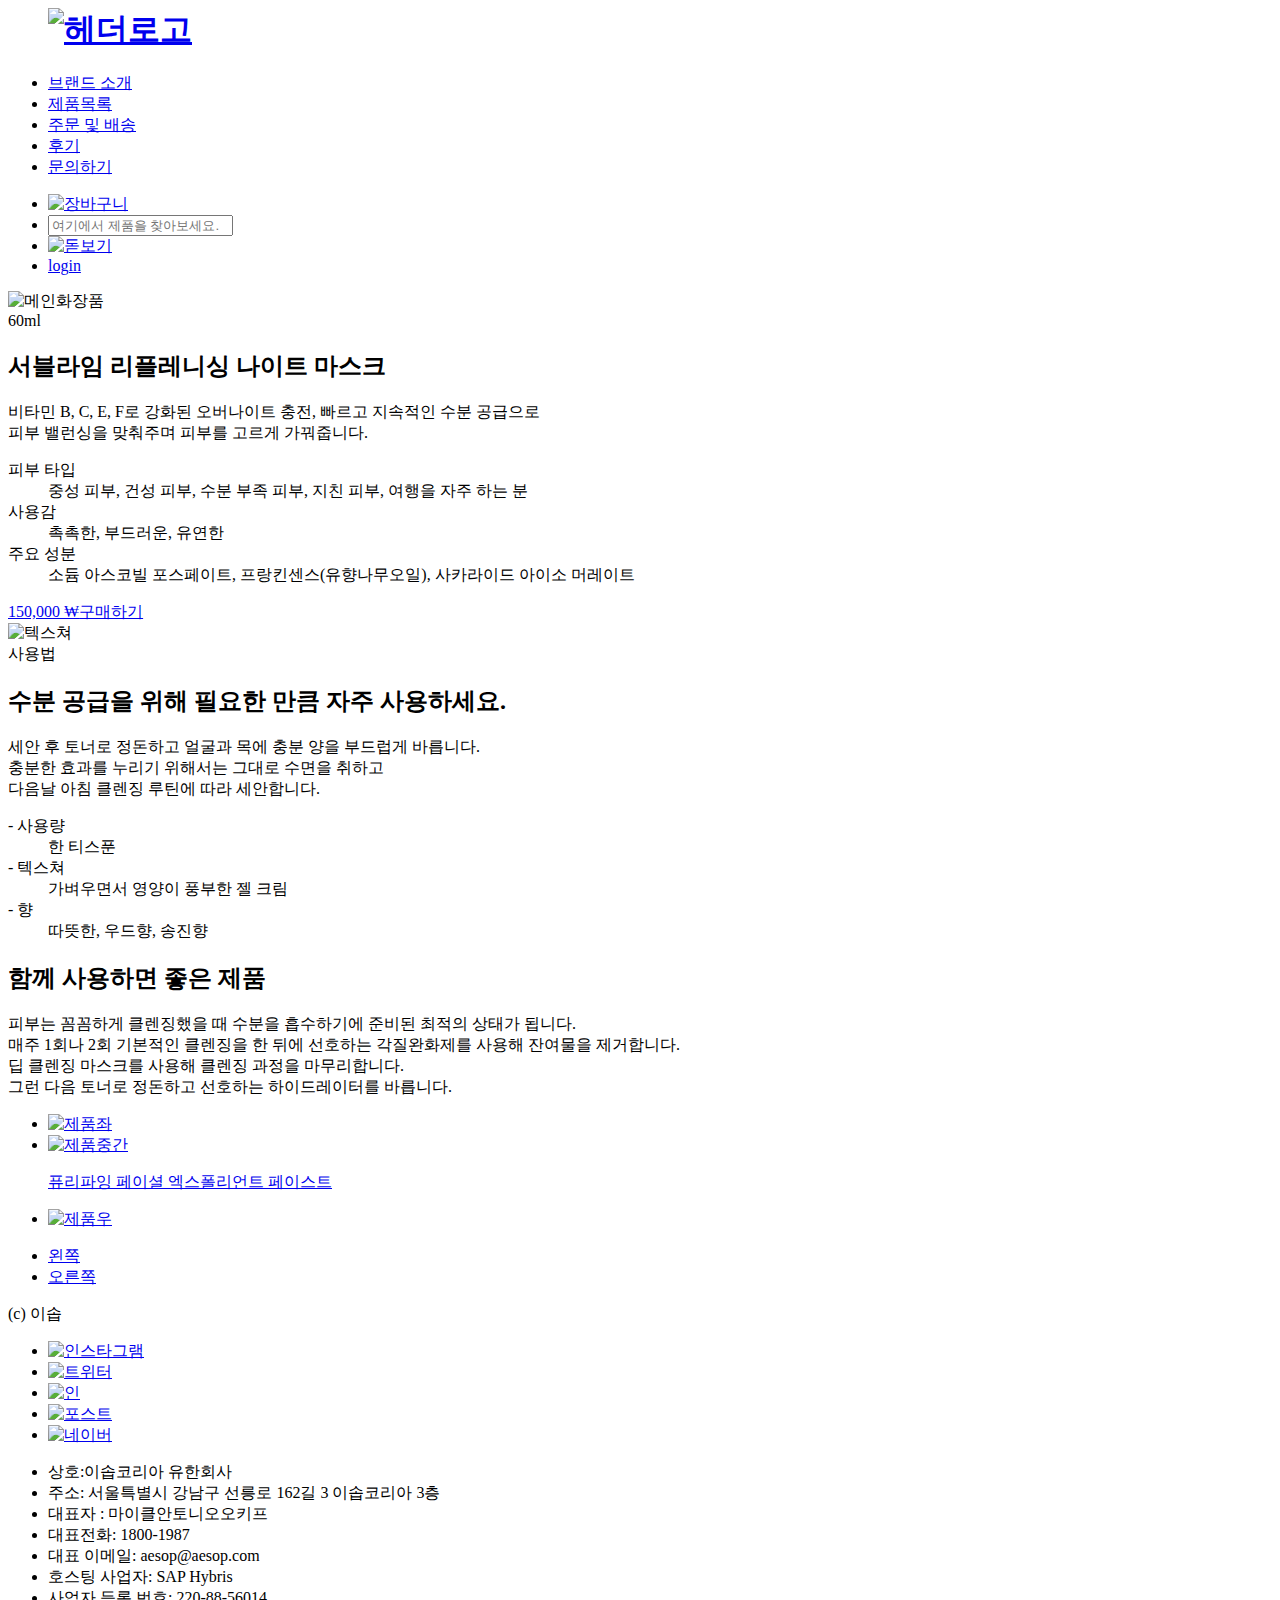
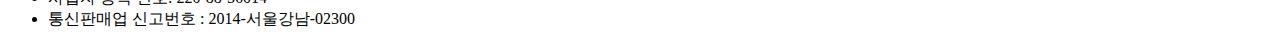
==== sub/buy.html @ 2ca1d799 "Add files via upload" ====
<! doctype html>
<html lang="ko">
    <head>
        <meta charset="utf-8">
        <title>이솝-제품소개</title>
        <link rel="stylesheet" type="text/css" href="/aesop/css/default.css">
        <link rel="stylesheet" type="text/css" href="/aesop/css/sub/subInclude.css">
        <link rel="stylesheet" type="text/css" href="/aesop/css/sub/buy.css">
        <link rel="stylesheet" type="text/css" href="/aesop/font/fonts.css">
    </head>
    <!--전체-->
    <body id="wrap">
        <!--헤더-->
        <header id="header">
            <!--gnb-->
            <nav>
                <ul class="gnb inner cf">
                    <h1><a href="/aesop/index.html"><img src="/aesop/images/main/headerLogo.png" alt="헤더로고"></a></h1>
                    <li><a href="/aesop/sub/intro.html">브랜드 소개</a></li>
                    <li><a href="#">제품목록</a></li>
                    <li><a href="#">주문 및 배송</a></li>
                    <li><a href="#">후기</a></li>
                    <li><a href="#">문의하기</a></li>
                </ul>
            </nav>
            <!--gnb-->
            <!--utill-->
            <div class="utill inner cf">
                <ul>
                    <li><a href="#"><img src="/aesop/images/main/mainBag.png" alt="장바구니" class="bag"></a></li>
                    <li><input type="text" class="surchBox" placeholder="여기에서 제품을 찾아보세요."></li>
                    <li><a href="#" class="surch"><img src="/aesop/images/main/mainSurch.png" alt="돋보기" class="surch"></a></li>
                    <li><a href="#">login</a></li>
                </ul>
            </div>
            <!--utill-->
        </header>
        <!--헤더-->
        <!--컨테이너-->
        <div class="container">
            <!--컨텐츠1-->
            <div class="buyCon01">
                <div class="inner cf">
                    <img src="/aesop/images/sub/mainProduct.png" alt="메인화장품">
                    <!--제품설명-->
                    <div class="con01Text">
                        <span>60ml</span>
                        <h2>서블라임 리플레니싱 나이트 마스크</h2>
                        <p>비타민 B, C, E, F로 강화된 오버나이트 충전, 빠르고 지속적인 수분 공급으로<br>
                            피부 밸런싱을 맞춰주며 피부를 고르게 가꿔줍니다.</p>
                        <!--제품정보-->
                        <dl class="con01Info">
                            <dt>피부 타입</dt>
                            <dd>중성 피부, 건성 피부, 수분 부족 피부, 지친 피부, 여행을 자주 하는 분</dd>
                            <dt>사용감</dt>
                            <dd>촉촉한, 부드러운, 유연한</dd>
                            <dt>주요 성분</dt>
                            <dd>소듐 아스코빌 포스페이트, 프랑킨센스(유향나무오일), 사카라이드 아이소 머레이트</dd>
                        </dl>
                        <!--제품정보-->
                        <!--구매하기버튼-->
                        <div class="buyBtn">
                            <a href="#"> <span>150,000 &#8361;</span>구매하기</a>
                        </div>
                        <!--구매하기버튼-->
                    <!--제품설명-->
                    </div>
                </div>
            </div>
            <!--컨텐츠1-->
            <!--컨텐츠2-->
            <div class="buyCon02">
                <div class="inner cf">
                    <img src="/aesop/images/sub/con02Texcher.png" alt="텍스쳐">
                    <div class="con02Text">
                        <!--사용법-->
                        <span>사용법</span>
                        <h2>수분 공급을 위해 필요한 만큼 자주 사용하세요.</h2>
                        <p>세안 후 토너로 정돈하고 얼굴과 목에 충분 양을 부드럽게 바릅니다. <br>
                            충분한 효과를 누리기 위해서는 그대로 수면을 취하고 <br>
                            다음날 아침 클렌징 루틴에 따라 세안합니다.</p>
                        <dl class="con02Info">
                            <dt>- 사용량</dt>
                            <dd>한 티스푼</dd>
                            <dt>- 텍스쳐</dt>
                            <dd>가벼우면서 영양이 풍부한 젤 크림</dd>
                            <dt>- 향</dt>
                            <dd>따뜻한, 우드향, 송진향</dd>
                        </dl>
                        <!--사용법-->
                    </div>
                </div>
            </div>
            <!--컨텐츠2-->
            <!--컨텐츠3-->
            <div class="buyCon03">
                <div class="inner cf">
                    <!--함사좋 설명-->
                    <div class="con03Text">
                        <h2>함께 사용하면 좋은 제품</h2>
                        <p>피부는 꼼꼼하게 클렌징했을 때 수분을 흡수하기에 준비된 최적의 상태가 됩니다.<br>
                        매주 1회나 2회 기본적인 클렌징을 한 뒤에 선호하는 각질완화제를 사용해 잔여물을 제거합니다.<br>
                        딥 클렌징 마스크를 사용해 클렌징 과정을 마무리합니다.<br>
                        그런 다음 토너로 정돈하고 선호하는 하이드레이터를 바릅니다.</p>
                    </div>
                    <!--함사좋 설명-->
                    <!--화장품리스트-->
                    <ul class="con03Product">
                        <li><a href="#"><img src="/aesop/images/sub/con03productLeft.png" alt="제품좌"></a></li>
                        <li class="center"><a href="#"><img src="/aesop/images/sub/con03productCenter.png" alt="제품중간"><p>퓨리파잉 페이셜 엑스폴리언트 페이스트</p></a></li>
                        <li><a href="#"><img src="/aesop/images/sub/con03productRight.png" alt="제품우"></a></li>
                    </ul>
                        <!--화살표-->
                        <ul class="con03Arrow">
                            <li class="arrow arrowL"><a href="#">왼쪽</a></li>
                            <li class="arrow arrowR"><a href="#">오른쪽</a></li>
                        </ul>
                        <!--화살표-->
                    <!--화장품리스트-->
                </div>
            </div>
            <!--컨텐츠3-->
        </div>
        <!--컨테이너-->
        <!--푸터-->
        <footer id="footer">
                <!--푸터로고-->
                <div class="fLogo">
                    <p>(c) <span>이솝</span></p>
                </div>
                <!--푸터로고-->
                <!--sns-->
                <ul class="fSns">
                    <li><a href="#"><img src="/aesop/images/main/fInstarrgram.png" alt="인스타그램"></a></li>
                    <li><a href="#"><img src="/aesop/images/main/fTiwtter.png" alt="트위터"></a></li>
                    <li><a href="#"><img src="/aesop/images/main/fIn.png" alt="인"></a></li>
                    <li><a href="#"><img src="/aesop/images/main/fPost.png" alt="포스트"></a></li>
                    <li><a href="#"><img src="/aesop/images/main/fNever.png" alt="네이버"></a></li>
                </ul>
                <!--sns-->
                <!--푸터정보-->
                <ul class="fInfo">
                    <li>상호:이솝코리아 유한회사</li>
                    <li>주소: 서울특별시 강남구 선릉로 162길 3 이솝코리아 3층</li>
                    <li>대표자 : 마이클안토니오오키프</li>
                    <li class="phone">대표전화: 1800-1987</li>
                    <li>대표 이메일: aesop@aesop.com</li>
                    <li>호스팅 사업자: SAP Hybris</li>
                    <li>사업자 등록 번호: 220-88-56014</li>
                    <li class="last">통신판매업 신고번호 : 2014-서울강남-02300</li>
                </ul>
                <!--푸터정보-->
        </footer>
        <!--푸터-->
    </body>
    <!--전체-->
</html>
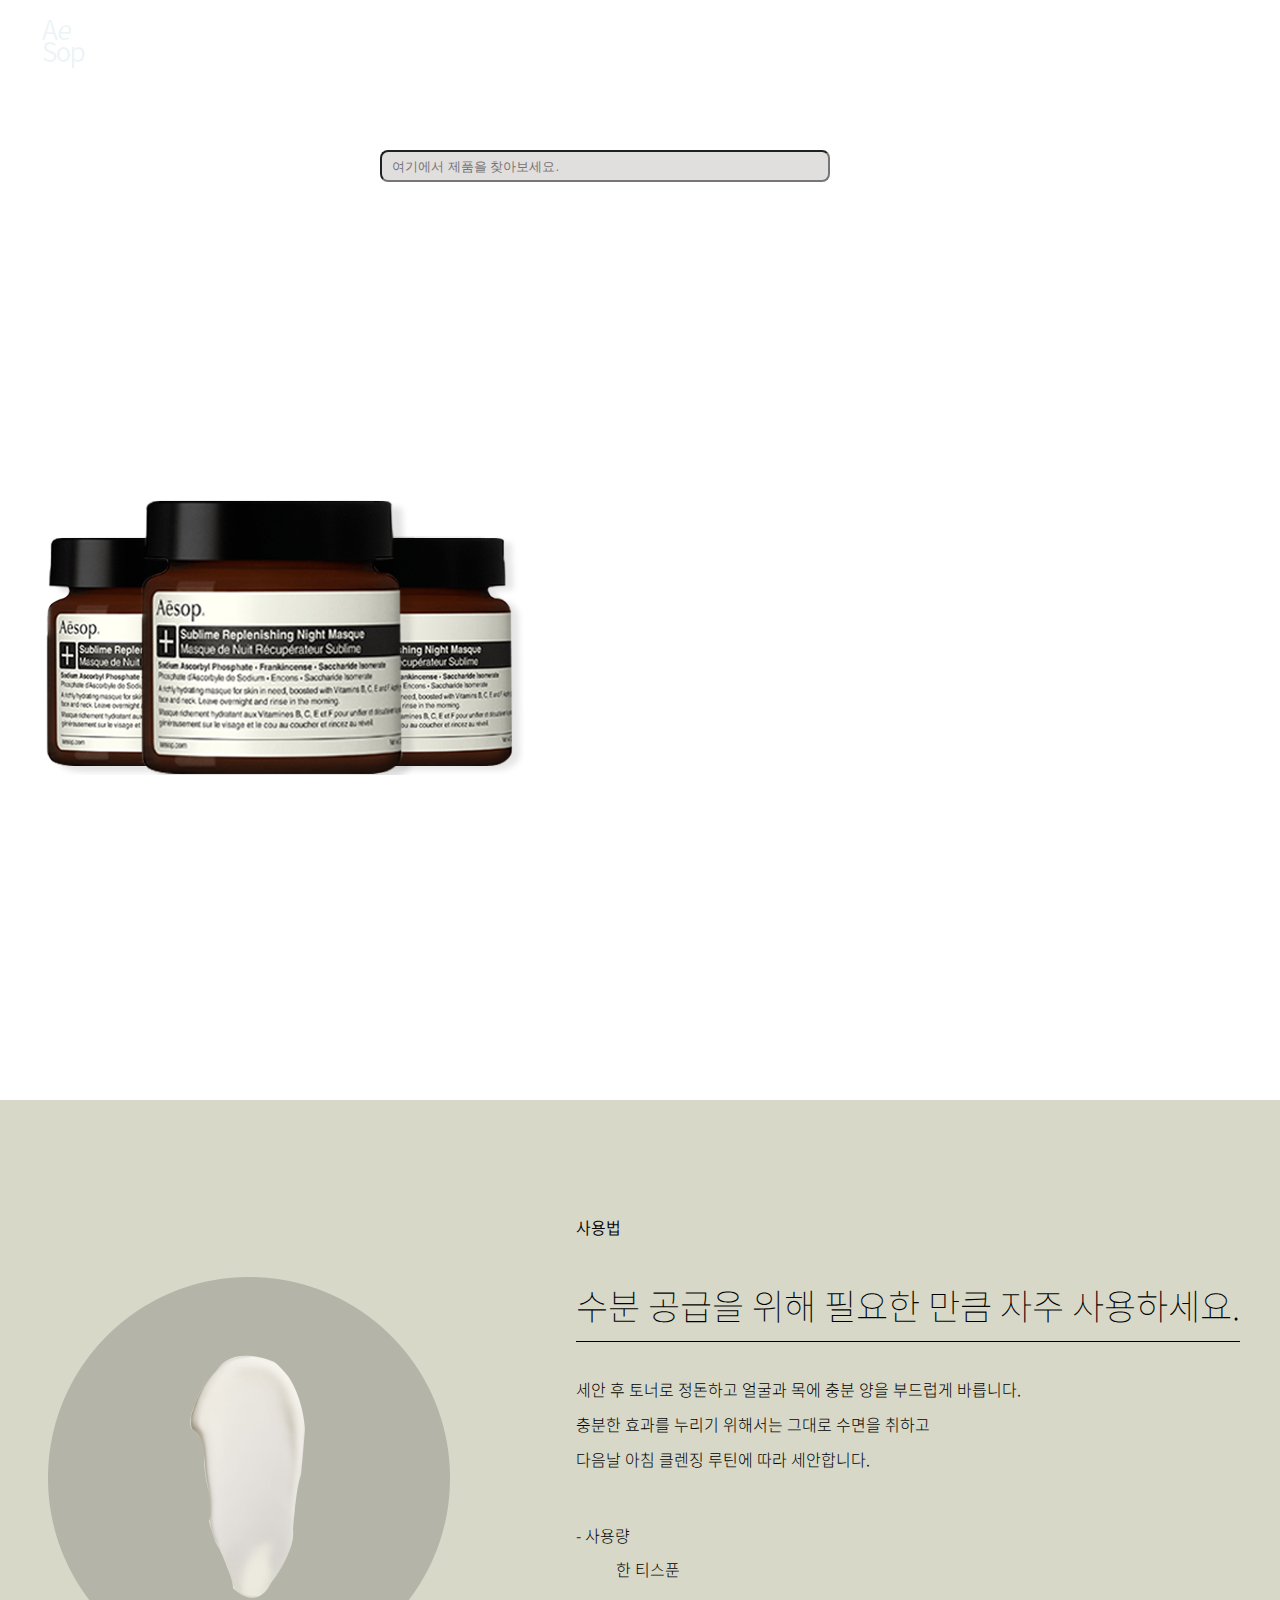
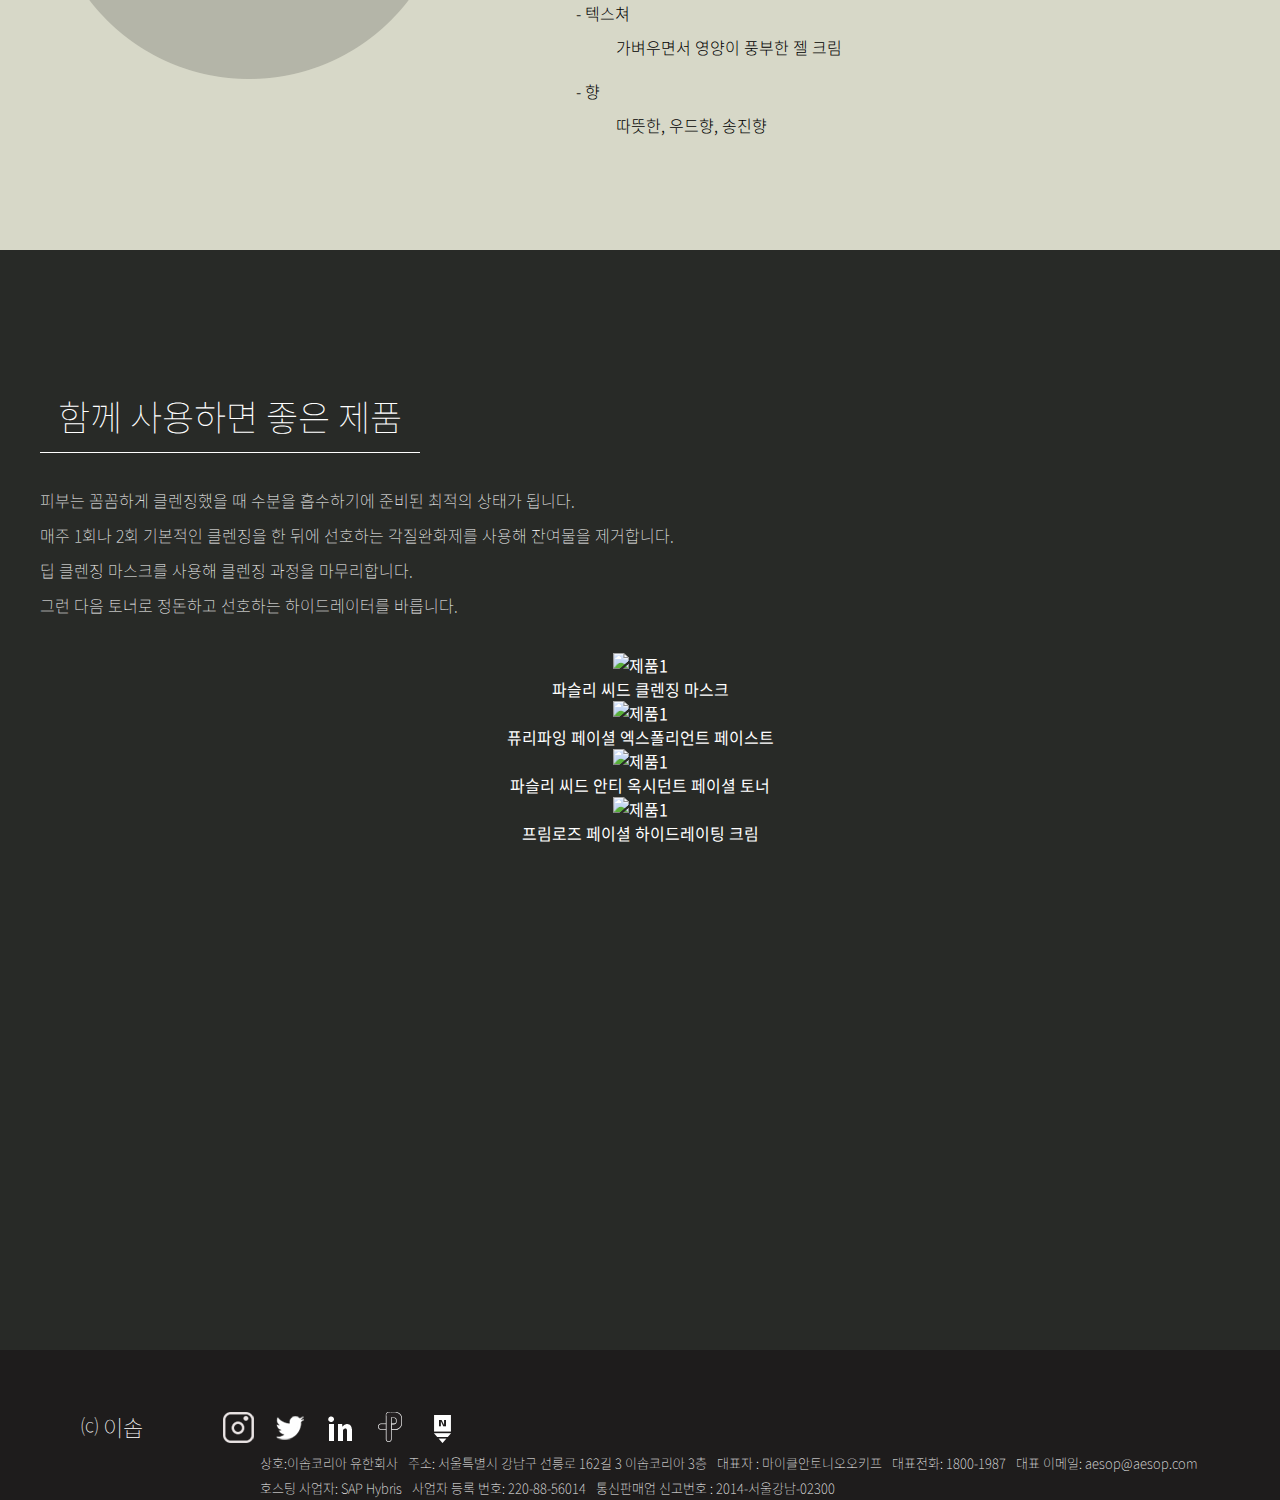
==== commit 94d896be: "Add files via upload" ====
--- a/sub/buy.html
+++ b/sub/buy.html
@@ -3,10 +3,15 @@
     <head>
         <meta charset="utf-8">
         <title>이솝-제품소개</title>
-        <link rel="stylesheet" type="text/css" href="/aesop/css/default.css">
-        <link rel="stylesheet" type="text/css" href="/aesop/css/sub/subInclude.css">
-        <link rel="stylesheet" type="text/css" href="/aesop/css/sub/buy.css">
-        <link rel="stylesheet" type="text/css" href="/aesop/font/fonts.css">
+        <link rel="stylesheet" type="text/css" href="/css/default.css">
+        <link rel="stylesheet" type="text/css" href="/css/sub/subInclude.css">
+        <link rel="stylesheet" type="text/css" href="/css/sub/buy.css">
+        <link rel="stylesheet" type="text/css" href="/css/slick.css">
+        <link rel="stylesheet" type="text/css" href="/font/fonts.css">
+        
+        <script src="https://code.jquery.com/jquery-2.2.0.min.js" type="text/javascript"></script>
+        <script type="text/javascript" src="/js/slick.min.js"></script>
+        <script type="text/javascript" src="/js/buy.js"></script>
     </head>
     <!--전체-->
     <body id="wrap">
@@ -15,8 +20,8 @@
             <!--gnb-->
             <nav>
                 <ul class="gnb inner cf">
-                    <h1><a href="/aesop/index.html"><img src="/aesop/images/main/headerLogo.png" alt="헤더로고"></a></h1>
-                    <li><a href="/aesop/sub/intro.html">브랜드 소개</a></li>
+                    <h1><a href="/index.html"><img src="/images/main/headerLogo.png" alt="헤더로고"></a></h1>
+                    <li><a href="/sub/intro.html">브랜드 소개</a></li>
                     <li><a href="#">제품목록</a></li>
                     <li><a href="#">주문 및 배송</a></li>
                     <li><a href="#">후기</a></li>
@@ -27,9 +32,9 @@
             <!--utill-->
             <div class="utill inner cf">
                 <ul>
-                    <li><a href="#"><img src="/aesop/images/main/mainBag.png" alt="장바구니" class="bag"></a></li>
+                    <li><a href="#"><img src="/images/main/mainBag.png" alt="장바구니" class="bag"></a></li>
                     <li><input type="text" class="surchBox" placeholder="여기에서 제품을 찾아보세요."></li>
-                    <li><a href="#" class="surch"><img src="/aesop/images/main/mainSurch.png" alt="돋보기" class="surch"></a></li>
+                    <li><a href="#" class="surch"><img src="/images/main/mainSurch.png" alt="돋보기" class="surch"></a></li>
                     <li><a href="#">login</a></li>
                 </ul>
             </div>
@@ -41,7 +46,7 @@
             <!--컨텐츠1-->
             <div class="buyCon01">
                 <div class="inner cf">
-                    <img src="/aesop/images/sub/mainProduct.png" alt="메인화장품">
+                    <img src="/images/sub/mainProduct.png" alt="메인화장품">
                     <!--제품설명-->
                     <div class="con01Text">
                         <span>60ml</span>
@@ -71,7 +76,7 @@
             <!--컨텐츠2-->
             <div class="buyCon02">
                 <div class="inner cf">
-                    <img src="/aesop/images/sub/con02Texcher.png" alt="텍스쳐">
+                    <img src="/images/sub/con02Texcher.png" alt="텍스쳐">
                     <div class="con02Text">
                         <!--사용법-->
                         <span>사용법</span>
@@ -105,15 +110,36 @@
                     </div>
                     <!--함사좋 설명-->
                     <!--화장품리스트-->
-                    <ul class="con03Product">
-                        <li><a href="#"><img src="/aesop/images/sub/con03productLeft.png" alt="제품좌"></a></li>
-                        <li class="center"><a href="#"><img src="/aesop/images/sub/con03productCenter.png" alt="제품중간"><p>퓨리파잉 페이셜 엑스폴리언트 페이스트</p></a></li>
-                        <li><a href="#"><img src="/aesop/images/sub/con03productRight.png" alt="제품우"></a></li>
-                    </ul>
+                    <div class="con03Product">
+                        <div class="con03Item01">
+                            <a href="#">
+                                <img src="/images/sub/con03Img01.png" alt="제품1">
+                                <p>파슬리 씨드 클렌징 마스크</p>
+                            </a>
+                        </div>
+                        <div class="con03Item02">
+                            <a href="#">
+                                <img src="/images/sub/con03Img02.png" alt="제품1">
+                                <p>퓨리파잉 페이셜 엑스폴리언트 페이스트</p>
+                            </a>
+                        </div>
+                        <div class="con03Item03">
+                            <a href="#">
+                                <img src="/images/sub/con03Img03.png" alt="제품1">
+                                <p>파슬리 씨드 안티 옥시던트 페이셜 토너</p>
+                            </a>
+                        </div>
+                        <div class="con03Item04">
+                            <a href="#">
+                                <img src="/images/sub/con03Img04.png" alt="제품1">
+                                <p>프림로즈 페이셜 하이드레이팅 크림</p>
+                            </a>
+                        </div>
+                    </div>
                         <!--화살표-->
                         <ul class="con03Arrow">
-                            <li class="arrow arrowL"><a href="#">왼쪽</a></li>
-                            <li class="arrow arrowR"><a href="#">오른쪽</a></li>
+                            <li class="arrow arrowL">왼쪽</li>
+                            <li class="arrow arrowR">오른쪽</li>
                         </ul>
                         <!--화살표-->
                     <!--화장품리스트-->
@@ -131,11 +157,11 @@
                 <!--푸터로고-->
                 <!--sns-->
                 <ul class="fSns">
-                    <li><a href="#"><img src="/aesop/images/main/fInstarrgram.png" alt="인스타그램"></a></li>
-                    <li><a href="#"><img src="/aesop/images/main/fTiwtter.png" alt="트위터"></a></li>
-                    <li><a href="#"><img src="/aesop/images/main/fIn.png" alt="인"></a></li>
-                    <li><a href="#"><img src="/aesop/images/main/fPost.png" alt="포스트"></a></li>
-                    <li><a href="#"><img src="/aesop/images/main/fNever.png" alt="네이버"></a></li>
+                    <li><a href="#"><img src="/images/main/fInstarrgram.png" alt="인스타그램"></a></li>
+                    <li><a href="#"><img src="/images/main/fTiwtter.png" alt="트위터"></a></li>
+                    <li><a href="#"><img src="/images/main/fIn.png" alt="인"></a></li>
+                    <li><a href="#"><img src="/images/main/fPost.png" alt="포스트"></a></li>
+                    <li><a href="#"><img src="/images/main/fNever.png" alt="네이버"></a></li>
                 </ul>
                 <!--sns-->
                 <!--푸터정보-->
--- a/css/default.css
+++ b/css/default.css
@@ -0,0 +1,8 @@
+@charset "utf-8";
+
+body{margin: 0; font-family: 'NotoSans';}
+h1,h2,h3,h4,h5,h6,p{margin: 0}
+ul{margin: 0; padding: 0; list-style: none;}
+a{text-decoration: none;}
+.inner{width: 1200px; margin: 0 auto;}
+.cf{content: ""; display:block; clear: both;}--- a/css/sub/subInclude.css
+++ b/css/sub/subInclude.css
@@ -0,0 +1,33 @@
+@charset "utf-8";
+
+/*헤더*/
+#header{background: url(/aesop/images/sub/headerBg.png) no-repeat center center; background-size: cover; height: 200px; position: relative;}
+#header a{color: #fff; font-weight: 200;}
+nav{text-align: center; }
+.gnb h1{float: left; margin-right: 0px; display: inline-block;vertical-align: middle;}
+
+.gnb{height: 50px; display: inline-block;margin-top: 20}
+.gnb li{float: left; padding-left: 130px; line-height: 50px;}
+.gnb li a{}
+
+.utill{position: absolute; bottom: 50px;;left: 50%; margin-left: -600px; }
+.utill li{float: left;}
+.utill li:first-child{position: absolute; left: 0;}
+.utill li:last-child{position: absolute ;right: 0;}
+.utill .surchBox {position: absolute; left: 340; width: 450px; height: 32; padding-left: 10px; border-radius: 8px; background: #E1DEDE;}
+.utill .surch{position: absolute; right: 187px;}
+
+/*푸터*/
+#footer{background: #1E1C1C; color: #fff; height: 50px;padding: 50px 0;}
+
+.fLogo{font-size: 18px; font-weight: 100; float: left;margin: 0 80px;}
+.fLogo p{line-height: 50px;}
+.fLogo span{font-size: 22px; vertical-align: middle;}
+
+.fSns{line-height: 50px;}
+.fSns li{float: left; margin-right: 20px;  }
+.fSns li img{vertical-align: middle;display: inline-block; }
+
+.fInfo{font-size: 13px; font-weight: 100; float: right; width: 1000px; line-height: 23px; 
+        line-height: 25px; margin-right: 30px;}
+.fInfo li{float: left; margin-left: 10px;}
--- a/css/sub/buy.css
+++ b/css/sub/buy.css
@@ -0,0 +1,60 @@
+@charset "utf-8";
+
+/*컨텐츠1*/
+.buyCon01{background: url(/aesop/images/sub/mainBg.png) center center;background-size: cover; color: #fff; height: 900px;}
+.buyCon01 .inner{ position: relative; height: 900px;}
+.buyCon01 img{position: absolute; top:50%; margin-top: -150px}
+
+.con01Text{position: absolute; right: 0;top:50%; margin-top: -300px}
+.con01Text>span{font-size: 15px; font-weight: 100; display: block; width: 65px; height: 25px; border: 1px solid #fff; border-radius: 20px; text-align: center; line-height: 25px;}
+.con01Text h2{font-size: 35px; padding-top: 20px; }
+.con01Text p{font-weight: 100; font-size: 18px; padding: 50px 0;}
+
+.con01Info dt{background: url(/aesop/images/sub/square.png) no-repeat 0 50%; padding-left: 20px; margin-bottom: 10}
+.con01Info dd{font-weight: 100; padding-left: 20px; margin-bottom: 20px;}
+.con01Info dd:last-child{background: url(/aesop/images/sub/plus.png) no-repeat 100%; padding-right: 25px;}
+.buyBtn{text-align: center; border: 1px solid #fff; height: 60px; line-height: 60px; margin-top: 80px;
+        transition: all 0.2s linear}
+.buyBtn:hover{background: rgba(255,255,255,0.2);}
+.buyBtn a{color: #fff;font-size: 19px; display: block;}
+.buyBtn span{display: inline-block;;padding-right: 25px;font-family: 'NanumSquareRound'; font-weight: 900;}
+
+/*컨텐츠2*/
+.buyCon02{background: #D7D8C8; }
+.buyCon02 .inner{ position: relative; height: 750px;}
+.buyCon02 img{position: absolute; top:50%; margin-top: -200px}
+
+.con02Text{position: absolute; right: 0;top:50%; margin-top: -260px}
+.con02Text>span{font-weight: 300; }
+.con02Text h2{font-size: 35px; padding: 40px 0 10px; font-weight: 100; border-bottom: 1px solid #000;}
+.con02Text p{font-weight: 200; padding: 30px 0; line-height: 35px;}
+
+.con02Info{font-weight: 200;}
+.con02Info dt{margin-bottom: 10}
+.con02Info dd{margin-bottom: 20px;}
+
+/*컨텐츠3*/
+.buyCon03{background: #282A27; color: #fff; height: 1100px;}
+.buyCon03 .inner{position: relative;height: 1100px;}
+.buyCon03 a{color: #fff;}
+.con03Text h2{font-size: 35px; padding: 140px 0 10px; font-weight: 100; border-bottom: 1px solid #fff;
+                width: 380px; text-align: center;}
+.con03Text p{font-weight: 100; padding: 30px 0; line-height: 35px;}
+
+.con03Product{text-align: center;''}
+.con03Product li{float: left; position: absolute; }
+.con03Product li:first-child{left: 250; bottom: 150px}
+.con03Product li:last-child{right: 150; bottom: 150px}
+.con03Product .center{bottom: 90px; left: 520px; transition: all 0.3s linear;}
+.con03Product .center:hover{transform: scale(1.1);}
+.con03Product .center img{display: block; margin-bottom: 30px;}
+.con03Product li a{display: block;}
+.con03Product li img{display: inline-block;}
+
+.arrow {position: absolute; background: url(/aesop/images/sub/arrow.png) no-repeat; height: 60;
+        width: 30px; text-indent: -9999px; bottom: 400px;}
+.arrow a{display: block;height: 100%;}
+.con03Arrow .arrowL {left: 100px; transition:all 0.5s;}
+.con03Arrow .arrowL:hover{ transform: translate(-30px);}
+.con03Arrow .arrowR {right: 0px; background-position: right; transition:all 0.5s;}
+.con03Arrow .arrowR:hover{transform: translate(30px);}--- a/font/fonts.css
+++ b/font/fonts.css
@@ -0,0 +1,224 @@
+
+/*노토산스*/
+
+@font-face {
+    font-family: 'NotoSans';
+    font-style: normal;
+    font-weight: 100;
+    src: local('NotoSans'),
+        url('NotoSans-Thin.woff2') format('woff2'), 
+        url('NotoSans-Thin.woff') format('woff'),
+        url('NotoSans-Thin.ttf') format('truetype'),
+        url('NotoSans-Thin.otf') format('opentype'),
+        url('NotoSans-Thin.eot') format('embedded-opentype');
+}
+
+
+@font-face {
+    font-family: 'NotoSans';
+    font-style: normal;
+    font-weight: 200;
+    src: local('NotoSans'),
+        url('NotoSans-Light.woff2') format('woff2'), 
+        url('NotoSans-Light.woff') format('woff'),
+        url('NotoSans-Light.ttf') format('truetype'),
+        url('NotoSans-Light.otf') format('opentype'),
+        url('NotoSans-Light.eot') format('embedded-opentype');
+}
+
+@font-face {
+    font-family: 'NotoSans';
+    font-style: normal;
+    font-weight: 300;
+    src: local('NotoSans'),
+        url('NotoSans-DemiLight.woff2') format('woff2'), 
+        url('NotoSans-DemiLight.woff') format('woff'),
+        url('NotoSans-DemiLight.ttf') format('truetype'),
+        url('NotoSans-DemiLight.otf') format('opentype'),
+        url('NotoSans-Light.eot') format('embedded-opentype');
+}
+
+@font-face {
+    font-family: 'NotoSans';
+    font-style: normal;
+    font-weight: 400;
+    src: local('NotoSans'),
+        url('NotoSans-Regular.woff2') format('woff2'), 
+        url('NotoSans-Regular.woff') format('woff'),
+        url('NotoSans-Regular.ttf') format('truetype'),
+        url('NotoSans-Regular.otf') format('opentype'),
+        url('NotoSans-Regular.eot') format('embedded-opentype');
+}
+
+@font-face {
+    font-family: 'NotoSans';
+    font-style: normal;
+    font-weight: 500;
+    src: local('NotoSans'),
+        url('NotoSans-Medium.woff2') format('woff2'), 
+        url('NotoSans-Medium.woff') format('woff'),
+        url('NotoSans-Medium.ttf') format('truetype'),
+        url('NotoSans-Medium.otf') format('opentype'),
+        url('NotoSans-Medium.eot') format('embedded-opentype');
+}
+
+@font-face {
+    font-family: 'NotoSans';
+    font-style: normal;
+    font-weight: 700;
+    src: local('NotoSans'),
+        url('NotoSans-Bold.woff2') format('woff2'), 
+        url('NotoSans-Bold.woff') format('woff'),
+        url('NotoSans-Bold.ttf') format('truetype'),
+        url('NotoSans-Bold.otf') format('opentype'),
+        url('NotoSans-Bold.eot') format('embedded-opentype');
+}
+
+@font-face {
+    font-family: 'NotoSans';
+    font-style: normal;
+    font-weight: 900;
+    src: local('NotoSans'),
+        url('NotoSans-Black.woff2') format('woff2'), 
+        url('NotoSans-Black.woff') format('woff'),
+        url('NotoSans-Black.ttf') format('truetype'),
+        url('NotoSans-Black.otf') format('opentype'),
+        url('NotoSans-Black.eot') format('embedded-opentype');
+}
+
+/*나눔명조*/
+@font-face {
+    font-family: 'NanumMyeongjo';
+    font-style: normal;
+    font-weight: 400;
+    src: local('※'),
+        url('NanumMyeongjoR.woff2') format('woff2'), 
+        url('NanumMyeongjoR.woff') format('woff'),
+        url('NanumMyeongjoR.ttf') format('truetype'),
+        url('NanumMyeongjoR.otf') format('opentype'),
+        url('NanumMyeongjoR.eot') format('embedded-opentype');
+}
+
+@font-face {
+    font-family: 'NanumMyeongjo';
+    font-style: normal;
+    font-weight: 700;
+    src: local('※'),
+        url('NanumMyeongjoB.woff2') format('woff2'), 
+        url('NanumMyeongjoB.woff') format('woff'),
+        url('NanumMyeongjoB.ttf') format('truetype'),
+        url('NanumMyeongjoB.otf') format('opentype'),
+        url('NanumMyeongjoB.eot') format('embedded-opentype');
+}
+
+@font-face {
+    font-family: 'NanumMyeongjo';
+    font-style: normal;
+    font-weight: 900;
+    src: local('※'),
+        url('NanumMyeongjoEB.woff2') format('woff2'), 
+        url('NanumMyeongjoEB.woff') format('woff'),
+        url('NanumMyeongjoEB.ttf') format('truetype'),
+        url('NanumMyeongjoEB.otf') format('opentype'),
+        url('NanumMyeongjoEB.eot') format('embedded-opentype');
+}
+
+/*나눔스퀘어*/
+
+@font-face {
+    font-family: 'NanumSquare';
+    font-style: normal;
+    font-weight: 100;
+    src: local('※'),
+        url('NanumSquareL.woff2') format('woff2'), 
+        url('NanumSquareL.woff') format('woff'),
+        url('NanumSquareL.ttf') format('truetype'),
+        url('NanumSquareL.otf') format('opentype'),
+        url('NanumSquareL.eot') format('embedded-opentype');
+}
+
+@font-face {
+    font-family: 'NanumSquare';
+    font-style: normal;
+    font-weight: 400;
+    src: local('※'),
+        url('NanumSquareR.woff2') format('woff2'), 
+        url('NanumSquareR.woff') format('woff'),
+        url('NanumSquareR.ttf') format('truetype'),
+        url('NanumSquareR.otf') format('opentype'),
+        url('NanumSquareR.eot') format('embedded-opentype');
+}
+
+@font-face {
+    font-family: 'NanumSquare';
+    font-style: normal;
+    font-weight: 700;
+    src: local('※'),
+        url('NanumSquareB.woff2') format('woff2'), 
+        url('NanumSquareB.woff') format('woff'),
+        url('NanumSquareB.ttf') format('truetype'),
+        url('NanumSquareB.otf') format('opentype'),
+        url('NanumSquareB.eot') format('embedded-opentype');
+}
+
+@font-face {
+    font-family: 'NanumSquare';
+    font-style: normal;
+    font-weight: 900;
+    src: local('※'),
+        url('NanumSquareEB.woff2') format('woff2'), 
+        url('NanumSquareEB.woff') format('woff'),
+        url('NanumSquareEB.ttf') format('truetype'),
+        url('NanumSquareEB.otf') format('opentype'),
+        url('NanumSquareEB.eot') format('embedded-opentype');
+}
+
+/*나눔스퀘어라운드*/
+
+@font-face {
+    font-family: 'NanumSquareRound';
+    font-style: normal;
+    font-weight: 100;
+    src: local('※'),
+        url('NanumSquareRoundL.woff2') format('woff2'), 
+        url('NanumSquareRoundL.woff') format('woff'),
+        url('NanumSquareRoundL.ttf') format('truetype'),
+        url('NanumSquareRoundL.otf') format('opentype'),
+        url('NanumSquareRoundL.eot') format('embedded-opentype');
+}
+
+@font-face {
+    font-family: 'NanumSquareRound';
+    font-style: normal;
+    font-weight: 400;
+    src: local('※'),
+        url('NanumSquareRoundR.woff2') format('woff2'), 
+        url('NanumSquareRoundR.woff') format('woff'),
+        url('NanumSquareRoundR.ttf') format('truetype'),
+        url('NanumSquareRoundR.otf') format('opentype'),
+        url('NanumSquareRoundR.eot') format('embedded-opentype');
+}
+
+@font-face {
+    font-family: 'NanumSquareRound';
+    font-style: normal;
+    font-weight: 700;
+    src: local('※'),
+        url('NanumSquareRoundB.woff2') format('woff2'), 
+        url('NanumSquareRoundB.woff') format('woff'),
+        url('NanumSquareRoundB.ttf') format('truetype'),
+        url('NanumSquareRoundB.otf') format('opentype'),
+        url('NanumSquareRoundB.eot') format('embedded-opentype');
+}
+
+@font-face {
+    font-family: 'NanumSquareRound';
+    font-style: normal;
+    font-weight: 900;
+    src: local('※'),
+        url('NanumSquareRoundEB.woff2') format('woff2'), 
+        url('NanumSquareRoundEB.woff') format('woff'),
+        url('NanumSquareRoundEB.ttf') format('truetype'),
+        url('NanumSquareRoundEB.otf') format('opentype'),
+        url('NanumSquareRoundEB.eot') format('embedded-opentype');
+}
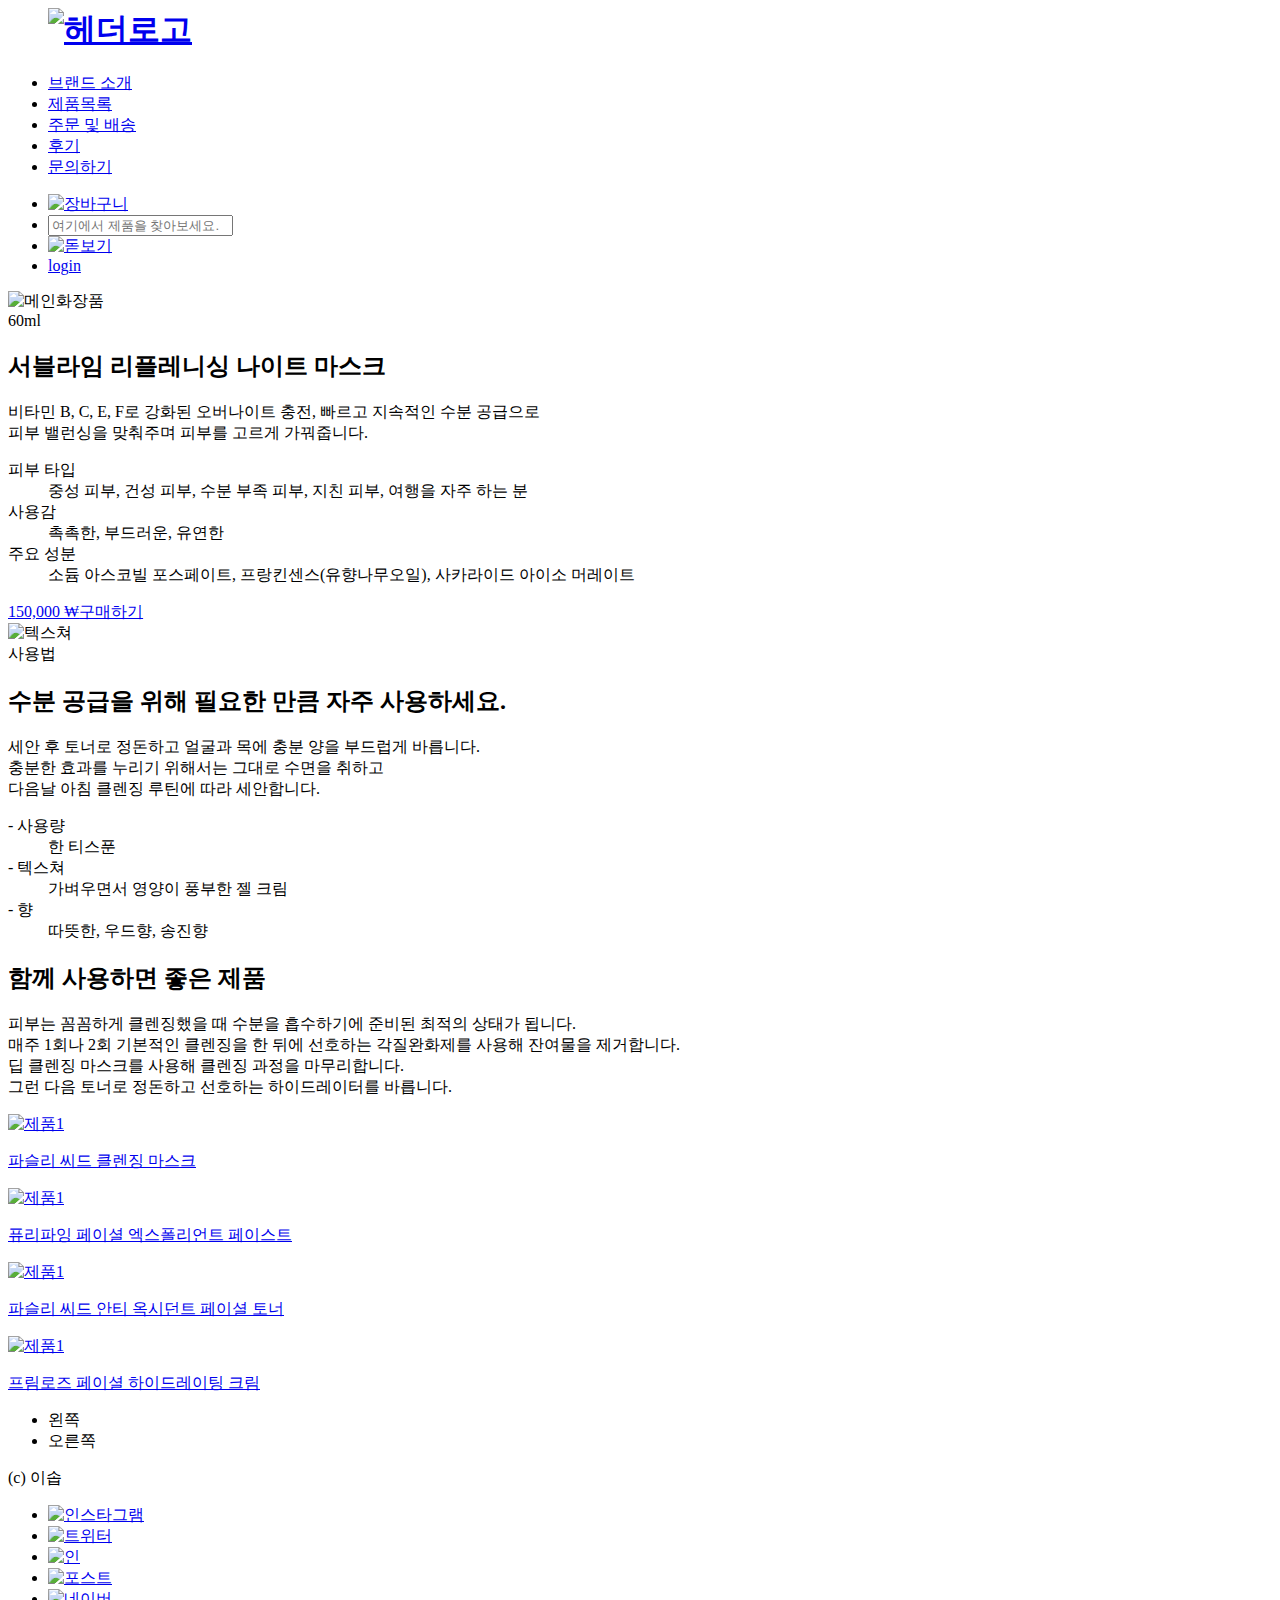
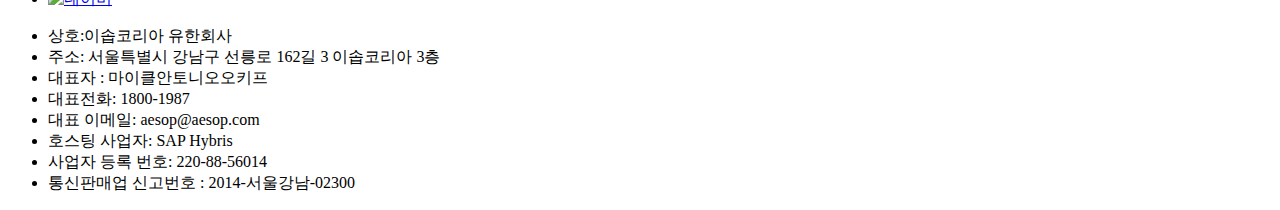
==== commit efd237ce: "Add files via upload" ====
--- a/sub/buy.html
+++ b/sub/buy.html
@@ -3,15 +3,15 @@
     <head>
         <meta charset="utf-8">
         <title>이솝-제품소개</title>
-        <link rel="stylesheet" type="text/css" href="/css/default.css">
-        <link rel="stylesheet" type="text/css" href="/css/sub/subInclude.css">
-        <link rel="stylesheet" type="text/css" href="/css/sub/buy.css">
-        <link rel="stylesheet" type="text/css" href="/css/slick.css">
-        <link rel="stylesheet" type="text/css" href="/font/fonts.css">
+        <link rel="stylesheet" type="text/css" href="/aesop/css/default.css">
+        <link rel="stylesheet" type="text/css" href="/aesop/css/sub/subInclude.css">
+        <link rel="stylesheet" type="text/css" href="/aesop/css/sub/buy.css">
+        <link rel="stylesheet" type="text/css" href="/aesop/css/slick.css">
+        <link rel="stylesheet" type="text/css" href="/aesop/font/fonts.css">
         
         <script src="https://code.jquery.com/jquery-2.2.0.min.js" type="text/javascript"></script>
-        <script type="text/javascript" src="/js/slick.min.js"></script>
-        <script type="text/javascript" src="/js/buy.js"></script>
+        <script type="text/javascript" src="/aesop/js/slick.min.js"></script>
+        <script type="text/javascript" src="/aesop/js/buy.js"></script>
     </head>
     <!--전체-->
     <body id="wrap">
@@ -20,7 +20,7 @@
             <!--gnb-->
             <nav>
                 <ul class="gnb inner cf">
-                    <h1><a href="/index.html"><img src="/images/main/headerLogo.png" alt="헤더로고"></a></h1>
+                    <h1><a href="/index.html"><img src="/aesop/images/main/headerLogo.png" alt="헤더로고"></a></h1>
                     <li><a href="/sub/intro.html">브랜드 소개</a></li>
                     <li><a href="#">제품목록</a></li>
                     <li><a href="#">주문 및 배송</a></li>
@@ -32,9 +32,9 @@
             <!--utill-->
             <div class="utill inner cf">
                 <ul>
-                    <li><a href="#"><img src="/images/main/mainBag.png" alt="장바구니" class="bag"></a></li>
+                    <li><a href="#"><img src="/aesop/images/main/mainBag.png" alt="장바구니" class="bag"></a></li>
                     <li><input type="text" class="surchBox" placeholder="여기에서 제품을 찾아보세요."></li>
-                    <li><a href="#" class="surch"><img src="/images/main/mainSurch.png" alt="돋보기" class="surch"></a></li>
+                    <li><a href="#" class="surch"><img src="/aesop/images/main/mainSurch.png" alt="돋보기" class="surch"></a></li>
                     <li><a href="#">login</a></li>
                 </ul>
             </div>
@@ -46,7 +46,7 @@
             <!--컨텐츠1-->
             <div class="buyCon01">
                 <div class="inner cf">
-                    <img src="/images/sub/mainProduct.png" alt="메인화장품">
+                    <img src="/aesop/images/sub/mainProduct.png" alt="메인화장품">
                     <!--제품설명-->
                     <div class="con01Text">
                         <span>60ml</span>
@@ -76,7 +76,7 @@
             <!--컨텐츠2-->
             <div class="buyCon02">
                 <div class="inner cf">
-                    <img src="/images/sub/con02Texcher.png" alt="텍스쳐">
+                    <img src="/aesop/images/sub/con02Texcher.png" alt="텍스쳐">
                     <div class="con02Text">
                         <!--사용법-->
                         <span>사용법</span>
@@ -113,25 +113,25 @@
                     <div class="con03Product">
                         <div class="con03Item01">
                             <a href="#">
-                                <img src="/images/sub/con03Img01.png" alt="제품1">
+                                <img src="/aesop/images/sub/con03Img01.png" alt="제품1">
                                 <p>파슬리 씨드 클렌징 마스크</p>
                             </a>
                         </div>
                         <div class="con03Item02">
                             <a href="#">
-                                <img src="/images/sub/con03Img02.png" alt="제품1">
+                                <img src="/aesop/images/sub/con03Img02.png" alt="제품1">
                                 <p>퓨리파잉 페이셜 엑스폴리언트 페이스트</p>
                             </a>
                         </div>
                         <div class="con03Item03">
                             <a href="#">
-                                <img src="/images/sub/con03Img03.png" alt="제품1">
+                                <img src="/aesop/images/sub/con03Img03.png" alt="제품1">
                                 <p>파슬리 씨드 안티 옥시던트 페이셜 토너</p>
                             </a>
                         </div>
                         <div class="con03Item04">
                             <a href="#">
-                                <img src="/images/sub/con03Img04.png" alt="제품1">
+                                <img src="/aesop/images/sub/con03Img04.png" alt="제품1">
                                 <p>프림로즈 페이셜 하이드레이팅 크림</p>
                             </a>
                         </div>
@@ -157,11 +157,11 @@
                 <!--푸터로고-->
                 <!--sns-->
                 <ul class="fSns">
-                    <li><a href="#"><img src="/images/main/fInstarrgram.png" alt="인스타그램"></a></li>
-                    <li><a href="#"><img src="/images/main/fTiwtter.png" alt="트위터"></a></li>
-                    <li><a href="#"><img src="/images/main/fIn.png" alt="인"></a></li>
-                    <li><a href="#"><img src="/images/main/fPost.png" alt="포스트"></a></li>
-                    <li><a href="#"><img src="/images/main/fNever.png" alt="네이버"></a></li>
+                    <li><a href="#"><img src="/aesop/images/main/fInstarrgram.png" alt="인스타그램"></a></li>
+                    <li><a href="#"><img src="/aesop/images/main/fTiwtter.png" alt="트위터"></a></li>
+                    <li><a href="#"><img src="/aesop/images/main/fIn.png" alt="인"></a></li>
+                    <li><a href="#"><img src="/aesop/images/main/fPost.png" alt="포스트"></a></li>
+                    <li><a href="#"><img src="/aesop/images/main/fNever.png" alt="네이버"></a></li>
                 </ul>
                 <!--sns-->
                 <!--푸터정보-->
